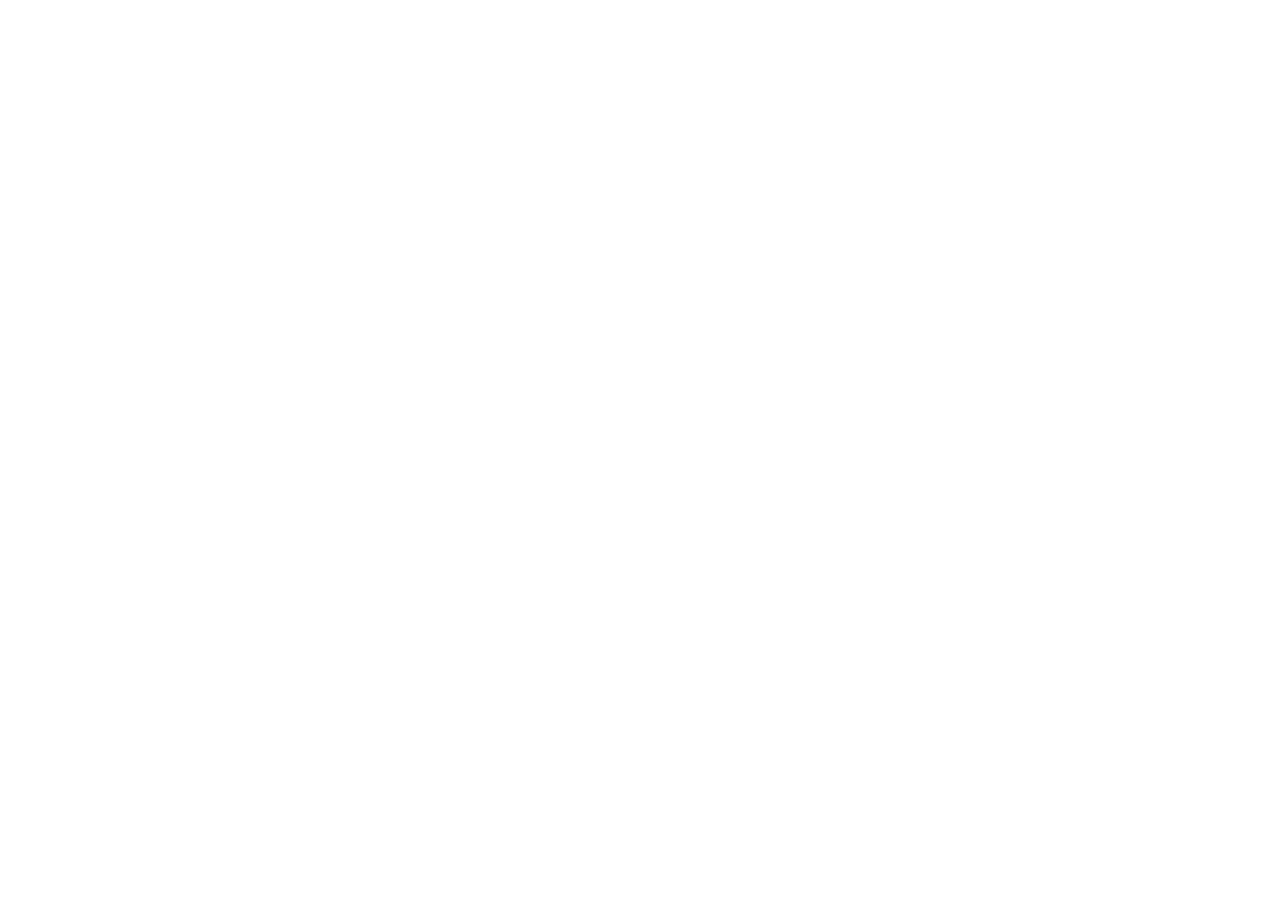
==== index.html @ 4f69c788 "Округлил лого" ====
﻿<!DOCTYPE html>
<html lang="ru">
  <head>
    <meta charset="UTF-8" />
    <meta name="viewport" content="width=device-width, initial-scale=1.0" />
    <title>Путеводитель по Алтаю</title>
    <link
      rel="stylesheet"
      href="https://maxcdn.bootstrapcdn.com/bootstrap/4.0.0/css/bootstrap.min.css"
      integrity="sha384-Gn5384xqQ1aoWXA+058RXPxPg6fy4IWvTNh0E263XmFcJlSAwiGgFAW/dAiS6JXm"
      crossorigin="anonymous"
    />
    <link rel="stylesheet" href="../Graduation_project/css/style.css" />
  </head>
  <body>
    <div class="container-fluid" id="main-img">
      <div class="row" id="right-sidebar">
        <div class="bg-dark-nav p-4">
          <div class="logo"></div>
          <nav class="nav navbar-nav flex-column">
            <a class="nav-link text-white active" href="#">Главная</a>
            <a class="nav-link text-white" href="routes.html">Маршруты</a>
            <a class="nav-link text-white" href="about.html">О нас</a>
          </nav>
          <br />
          <copyright class="text-white"
            >2023 &copy; LightSide Production
          </copyright>
        </div>
      </div>
    </div>

    <script
      src="https://code.jquery.com/jquery-3.2.1.slim.min.js"
      integrity="sha384-KJ3o2DKtIkvYIK3UENzmM7KCkRr/rE9/Qpg6aAZGJwFDMVNA/GpGFF93hXpG5KkN"
      crossorigin="anonymous"
    ></script>
    <script
      src="https://cdnjs.cloudflare.com/ajax/libs/popper.js/1.12.9/umd/popper.min.js"
      integrity="sha384-ApNbgh9B+Y1QKtv3Rn7W3mgPxhU9K/ScQsAP7hUibX39j7fakFPskvXusvfa0b4Q"
      crossorigin="anonymous"
    ></script>
    <script
      src="https://maxcdn.bootstrapcdn.com/bootstrap/4.0.0/js/bootstrap.min.js"
      integrity="sha384-JZR6Spejh4U02d8jOt6vLEHfe/JQGiRRSQQxSfFWpi1MquVdAyjUar5+76PVCmYl"
      crossorigin="anonymous"
    ></script>
  </body>
</html>
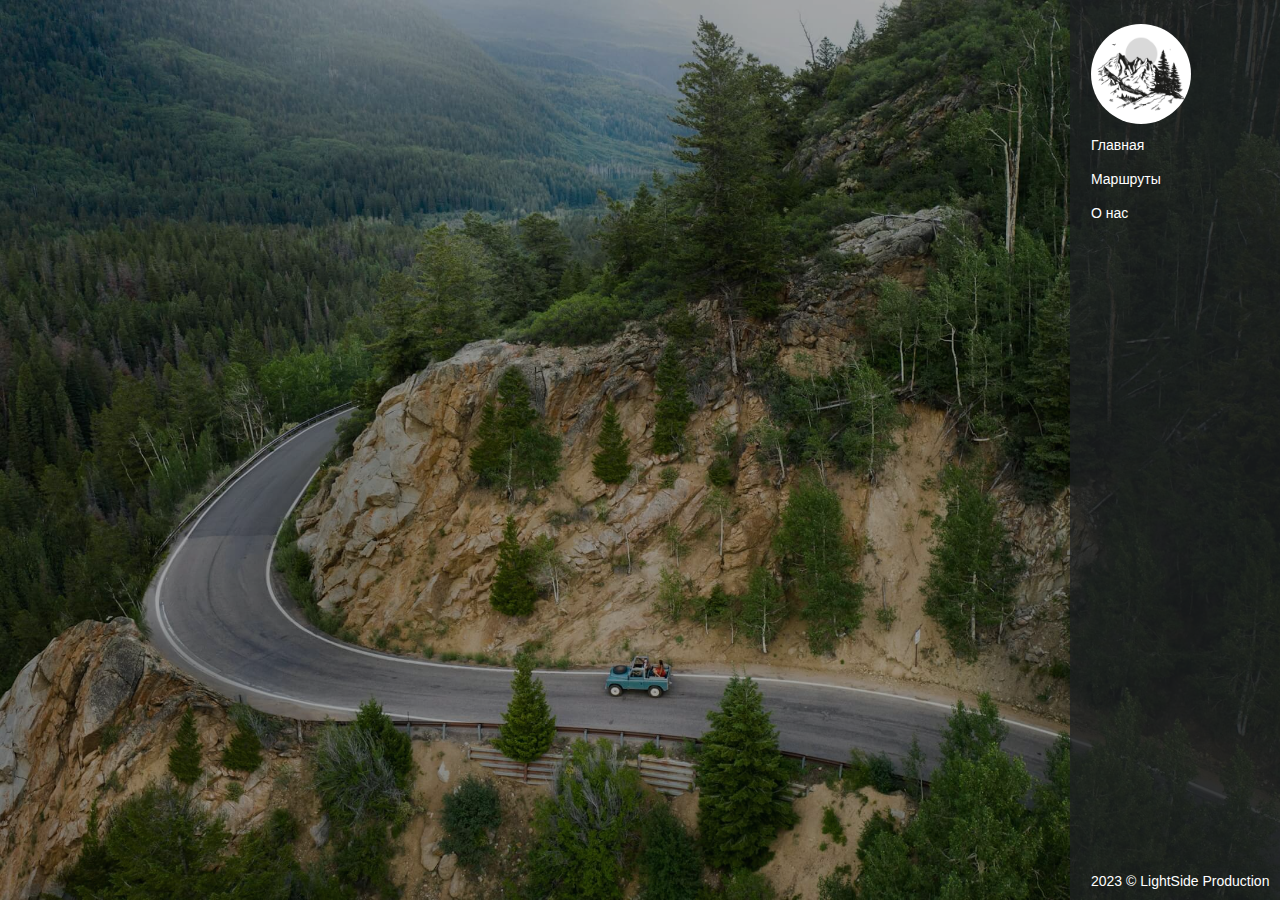
==== commit 906904d2: "Поправил ссылку на css" ====
--- a/index.html
+++ b/index.html
@@ -10,7 +10,7 @@
       integrity="sha384-Gn5384xqQ1aoWXA+058RXPxPg6fy4IWvTNh0E263XmFcJlSAwiGgFAW/dAiS6JXm"
       crossorigin="anonymous"
     />
-    <link rel="stylesheet" href="../Graduation_project/css/style.css" />
+    <link rel="stylesheet" href="../css/style.css" />
   </head>
   <body>
     <div class="container-fluid" id="main-img">
--- a/css/style.css
+++ b/css/style.css
@@ -0,0 +1,47 @@
+﻿html, body {
+    margin: 0;
+    padding: 0;
+    font-family: Arial, Helvetica, sans-serif;
+    font-size: 14px;
+    line-height: 1.42857143;
+    color: #333;
+    font-weight: 400;
+}
+
+a {
+    text-decoration: none;
+}
+
+#main-img {
+    background-image: url('../images/mountain-road.jpg');
+    background-size: cover;
+    height: 100vh;
+    background-repeat: no-repeat;
+}
+
+#right-sidebar {
+    justify-content: flex-end;
+    background: #080b0959;
+}
+
+.bg-dark-nav {
+    background-color: #1d2023bf!important;
+    position: relative;
+    height: 100vh;
+    width: 210px;
+}
+
+.logo {
+    background-image: url('../images/logo.jpg');
+    background-repeat: no-repeat;
+    background-size: cover;
+    width: 100px;
+    height: 100px;
+    margin: 2% 0;
+    border-radius: 60%;
+}
+
+copyright {
+    position: absolute;
+    bottom: 1%;
+}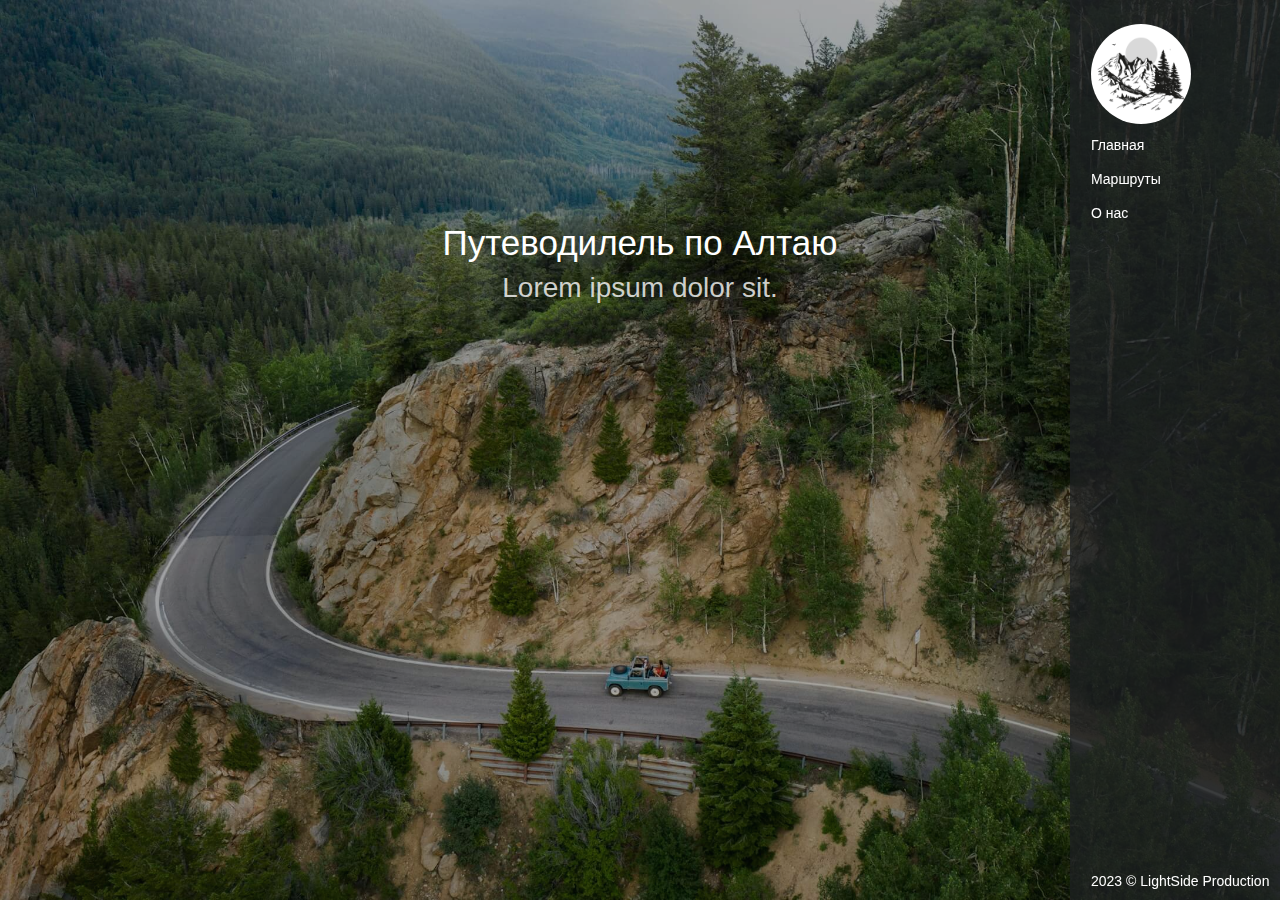
==== commit 99af0e39: "Версия 0.0.1" ====
--- a/index.html
+++ b/index.html
@@ -10,11 +10,20 @@
       integrity="sha384-Gn5384xqQ1aoWXA+058RXPxPg6fy4IWvTNh0E263XmFcJlSAwiGgFAW/dAiS6JXm"
       crossorigin="anonymous"
     />
-    <link rel="stylesheet" href="../css/style.css" />
+    <link rel="stylesheet" href="./css/style.css" />
   </head>
+
   <body>
     <div class="container-fluid" id="main-img">
-      <div class="row" id="right-sidebar">
+      <div class="row bg-custom-dark">
+        <div class="container">
+          <div class="col-lg-12 p-20">
+            <h1 class="text-white text-center fade-in">
+              Путеводилель по Алтаю
+            </h1>
+            <h2 class="text-center inner-left">Lorem ipsum dolor sit.</h2>
+          </div>
+        </div>
         <div class="bg-dark-nav p-4">
           <div class="logo"></div>
           <nav class="nav navbar-nav flex-column">
--- a/css/style.css
+++ b/css/style.css
@@ -19,9 +19,13 @@
     background-repeat: no-repeat;
 }
 
-#right-sidebar {
+.flex-end {
     justify-content: flex-end;
+}
+
+.bg-custom-dark {    
     background: #080b0959;
+    height: 100dvh;
 }
 
 .bg-dark-nav {
@@ -29,6 +33,8 @@
     position: relative;
     height: 100vh;
     width: 210px;
+    position: fixed;
+    right: 0;
 }
 
 .logo {
@@ -42,6 +48,37 @@
 }
 
 copyright {
-    position: absolute;
+    position: inherit;
     bottom: 1%;
+}
+
+.p-20 {
+    padding: 20% 0;
+}
+
+.fade-in {
+    animation: fadeIn 1.2s linear 1;
+}
+
+.inner-left {
+    font-size: 2rem;
+    color: #ffffffc7;
+    animation: innerLeft 1.2s ease-in-out;
+}
+
+@keyframes fadeIn {
+    0% {opacity: 0;}
+    50% {opacity: 0.5;}
+    100% {opacity: 1;}
+}
+
+@keyframes innerLeft {
+    0% {margin-right: 300%;
+        width: -1000%;
+        opacity: 0;}
+    50% {opacity: 0;
+        width: 50%;}
+    100% {margin-right: 0;
+        width: 100%;
+        opacity: 1;}
 }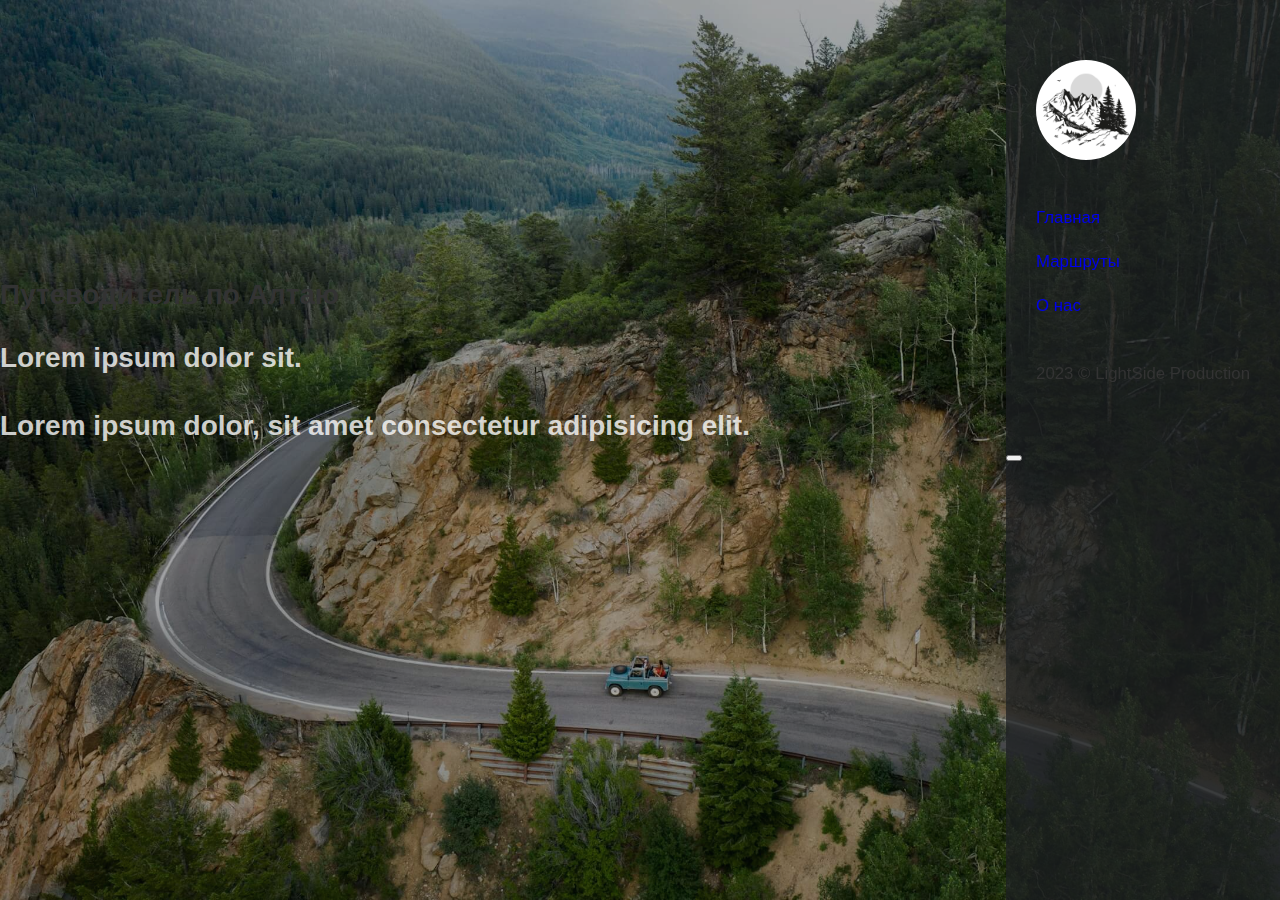
==== commit b426a563: "Поправил меню" ====
--- a/index.html
+++ b/index.html
@@ -6,52 +6,76 @@
     <title>Путеводитель по Алтаю</title>
     <link
       rel="stylesheet"
-      href="https://maxcdn.bootstrapcdn.com/bootstrap/4.0.0/css/bootstrap.min.css"
-      integrity="sha384-Gn5384xqQ1aoWXA+058RXPxPg6fy4IWvTNh0E263XmFcJlSAwiGgFAW/dAiS6JXm"
+      href="https://cdn.jsdelivr.net/npm/bootstrap@4.6.1/dist/css/bootstrap.min.css"
+      integrity="sha384-zCbKRCUGaJDkqS1kPbPd7TveP5iyJE0EjAuZQTgFLD2ylzuqKfdKlfG/eSrtxUkn"
       crossorigin="anonymous"
     />
-    <link rel="stylesheet" href="./css/style.css" />
+    <link rel="stylesheet" href="css/style.css" />
   </head>
 
   <body>
     <div class="container-fluid" id="main-img">
       <div class="row bg-custom-dark">
+        <div class="fixed-right bg-nav-dark">
+          <div class="collapse" id="navbarToggleExternalContent">
+            <div class="p-4">
+              <ul id="menu">
+                <div class="logo"></div>
+                <br />
+                <a class="dropdown-item text-white active" href="#"
+                  ><li>Главная</li></a
+                >
+                <a class="dropdown-item text-white" href="routes.html"
+                  ><li>Маршруты</li></a
+                >
+                <a class="dropdown-item text-white" href="about.html"
+                  ><li>О нас</li></a
+                >
+                <br />
+                <li>
+                  <copyright class="text-white"
+                    >2023 &copy; LightSide Production
+                  </copyright>
+                </li>
+              </ul>
+            </div>
+          </div>
+          <nav class="navbar navbar-dark">
+            <button
+              class="navbar-toggler"
+              type="button"
+              data-toggle="collapse"
+              data-target="#navbarToggleExternalContent"
+              aria-controls="navbarToggleExternalContent"
+              aria-expanded="false"
+              aria-label="Переключатель навигации"
+            >
+              <span class="navbar-toggler-icon text-white"></span>
+            </button>
+          </nav>
+        </div>
         <div class="container">
           <div class="col-lg-12 p-20">
             <h1 class="text-white text-center fade-in">
-              Путеводилель по Алтаю
+              Путеводитель по Алтаю
             </h1>
             <h2 class="text-center inner-left">Lorem ipsum dolor sit.</h2>
+            <h3 class="text-center inner-right">
+              Lorem ipsum dolor, sit amet consectetur adipisicing elit.
+            </h3>
           </div>
-        </div>
-        <div class="bg-dark-nav p-4">
-          <div class="logo"></div>
-          <nav class="nav navbar-nav flex-column">
-            <a class="nav-link text-white active" href="#">Главная</a>
-            <a class="nav-link text-white" href="routes.html">Маршруты</a>
-            <a class="nav-link text-white" href="about.html">О нас</a>
-          </nav>
-          <br />
-          <copyright class="text-white"
-            >2023 &copy; LightSide Production
-          </copyright>
         </div>
       </div>
     </div>
 
     <script
-      src="https://code.jquery.com/jquery-3.2.1.slim.min.js"
-      integrity="sha384-KJ3o2DKtIkvYIK3UENzmM7KCkRr/rE9/Qpg6aAZGJwFDMVNA/GpGFF93hXpG5KkN"
+      src="https://cdn.jsdelivr.net/npm/jquery@3.5.1/dist/jquery.slim.min.js"
+      integrity="sha384-DfXdz2htPH0lsSSs5nCTpuj/zy4C+OGpamoFVy38MVBnE+IbbVYUew+OrCXaRkfj"
       crossorigin="anonymous"
     ></script>
     <script
-      src="https://cdnjs.cloudflare.com/ajax/libs/popper.js/1.12.9/umd/popper.min.js"
-      integrity="sha384-ApNbgh9B+Y1QKtv3Rn7W3mgPxhU9K/ScQsAP7hUibX39j7fakFPskvXusvfa0b4Q"
-      crossorigin="anonymous"
-    ></script>
-    <script
-      src="https://maxcdn.bootstrapcdn.com/bootstrap/4.0.0/js/bootstrap.min.js"
-      integrity="sha384-JZR6Spejh4U02d8jOt6vLEHfe/JQGiRRSQQxSfFWpi1MquVdAyjUar5+76PVCmYl"
+      src="https://cdn.jsdelivr.net/npm/bootstrap@4.6.1/dist/js/bootstrap.bundle.min.js"
+      integrity="sha384-fQybjgWLrvvRgtW6bFlB7jaZrFsaBXjsOMm/tB9LTS58ONXgqbR9W8oWht/amnpF"
       crossorigin="anonymous"
     ></script>
   </body>
--- a/css/style.css
+++ b/css/style.css
@@ -28,13 +28,8 @@
     height: 100dvh;
 }
 
-.bg-dark-nav {
-    background-color: #1d2023bf!important;
-    position: relative;
-    height: 100vh;
-    width: 210px;
-    position: fixed;
-    right: 0;
+.bg-nav-dark {    
+    background: #1d2023bf!important;
 }
 
 .logo {
@@ -43,7 +38,7 @@
     background-size: cover;
     width: 100px;
     height: 100px;
-    margin: 2% 0;
+    margin: 6% 0;
     border-radius: 60%;
 }
 
@@ -61,10 +56,75 @@
 }
 
 .inner-left {
+    position: relative;
     font-size: 2rem;
     color: #ffffffc7;
     animation: innerLeft 1.2s ease-in-out;
 }
+
+.inner-right {
+    position: relative;
+    font-size: 2rem;
+    color: #ffffffc7;
+    animation: innerRight 1.6s ease-in-out;
+}
+
+/* -- Menu -- */
+
+#menu {
+  padding: 30px; 
+  font-size: 1.2rem;
+  list-style-type: none;
+  -webkit-font-smoothing: antialiased; 
+}
+
+#menu li{
+  padding: 10px 0;
+}
+
+.dropdown-item:hover {
+    color: #3a3a3a !important;
+}
+
+.fixed-right {
+    position: fixed;
+    top: 0;
+    right: 0;
+    height: 100vh;
+    z-index: 1030;
+}
+
+/*--routes--*/
+.route {
+    box-shadow: 2px 2px 6px #ccc;
+    margin: 1%;
+    padding: 0;    
+}
+
+.route:hover {
+    transform: scale(1.05);
+    transition: 1.2s;
+}
+
+.route a {
+    color: #333;
+}
+
+.route a:hover {
+    text-decoration: none !important;
+}
+
+.route img {
+    width: 100%;
+    height: 200px;
+}
+
+.route hr {
+    max-width: 30%;
+    border-top: 1px solid rgba(0, 0, 0, 0.3) !important;
+}
+
+
 
 @keyframes fadeIn {
     0% {opacity: 0;}
@@ -73,12 +133,21 @@
 }
 
 @keyframes innerLeft {
-    0% {margin-right: 300%;
-        width: -1000%;
+     0% {width: 0%;
         opacity: 0;}
     50% {opacity: 0;
         width: 50%;}
-    100% {margin-right: 0;
-        width: 100%;
+    100% {width: 100%;
         opacity: 1;}
-}+}
+
+@keyframes innerRight {
+     0% {width: 0%;
+        left: 100%;
+        opacity: 0;}
+    50% {opacity: 0;
+        width: 75%;}
+    100% {width: 100%;
+        left: 0;
+        opacity: 1;}
+}
